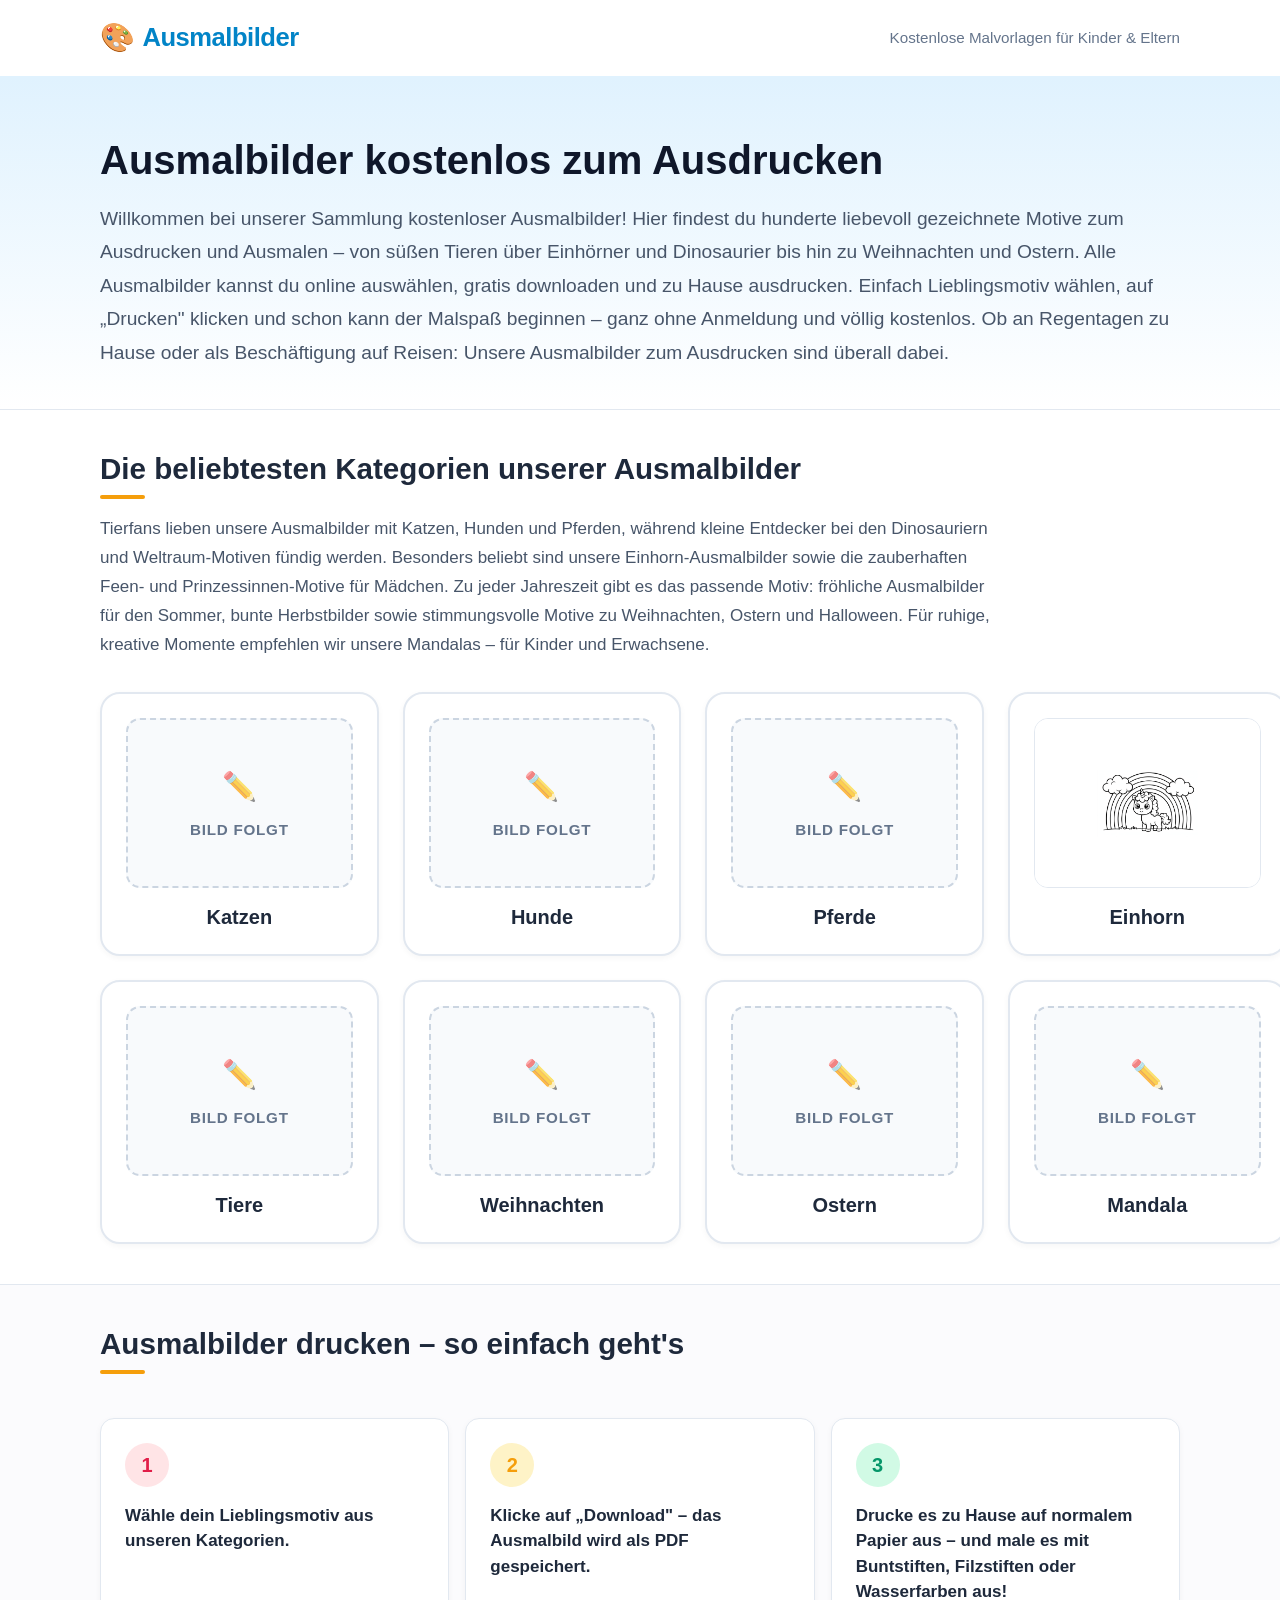
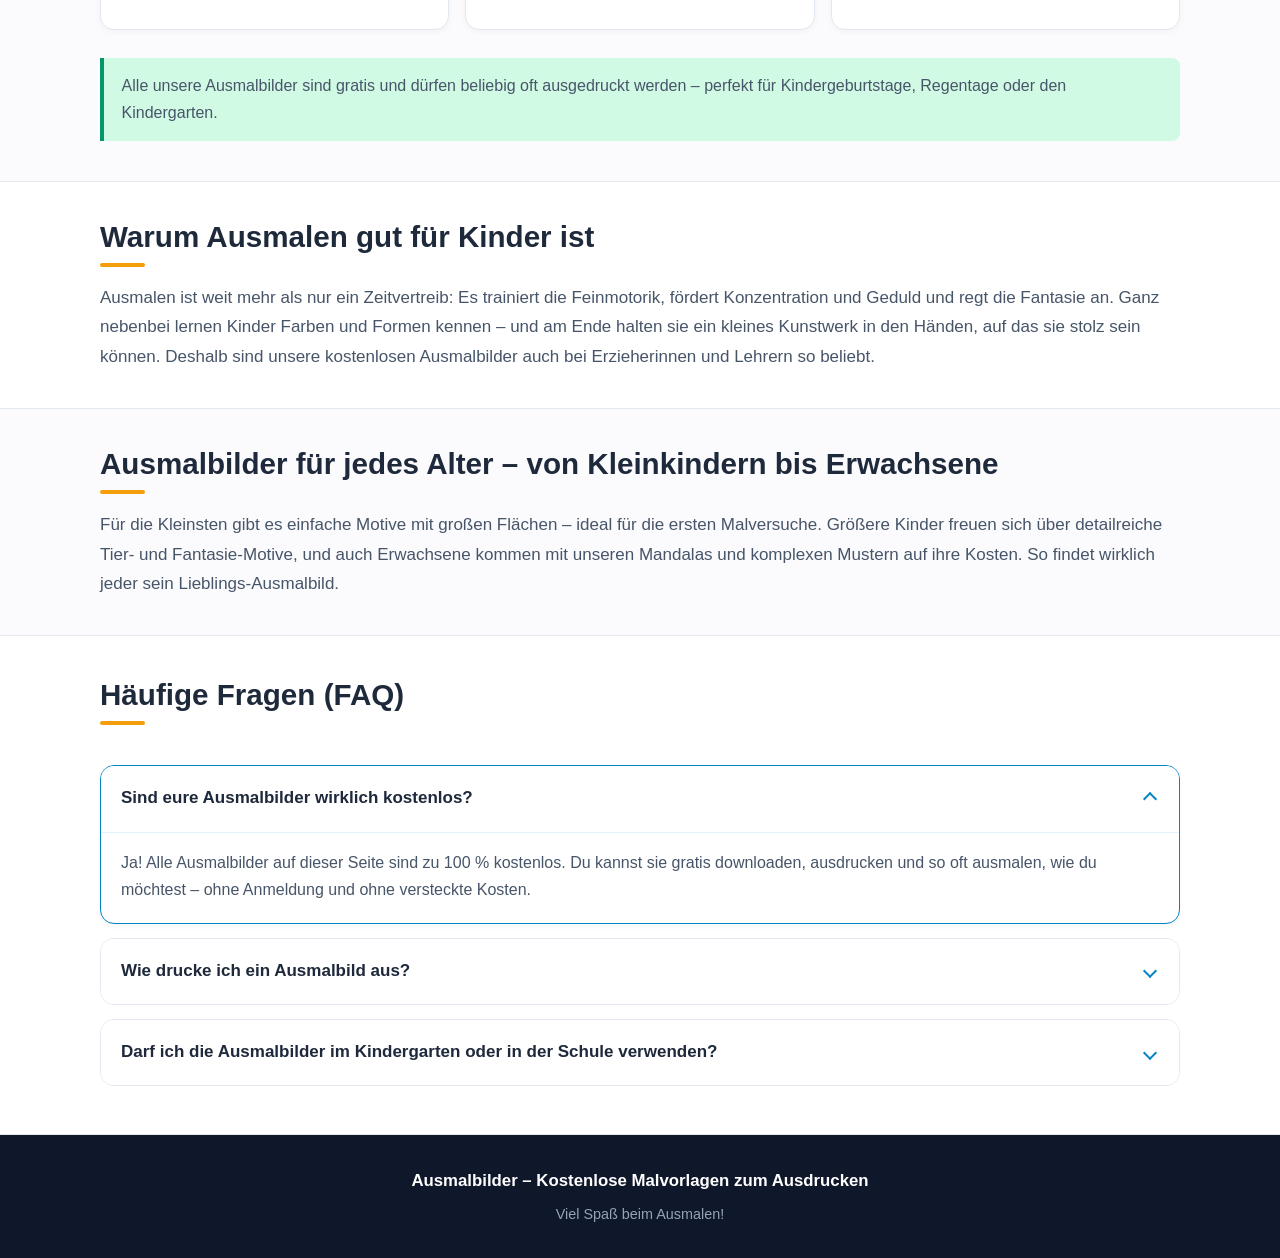
==== index.html @ 1892560b "Add dinosaurier.html and update Dinosaurier card on index.html" ====
<!DOCTYPE html>
<html lang="de">
<head>
  <meta charset="UTF-8">
  <meta name="viewport" content="width=device-width, initial-scale=1.0">
  <title>Ausmalbilder kostenlos zum Ausdrucken – 100+ Motive für Kinder</title>
  <meta name="description" content="Hunderte kostenlose Ausmalbilder zum Ausdrucken und Downloaden: Tiere, Einhörner, Dinosaurier, Weihnachten u.v.m. Einfach gratis herunterladen und losmalen!">
  <link rel="stylesheet" href="style.css">
</head>
<body>

  <!-- Seiten-Kopfbereich / Header -->
  <header class="site-header">
    <div class="container header-container">
      <div class="logo">
        <span class="logo-icon" aria-hidden="true">🎨</span>
        <span class="logo-text">Ausmalbilder</span>
      </div>
      <p class="header-tagline">Kostenlose Malvorlagen für Kinder &amp; Eltern</p>
    </div>
  </header>

  <main>
    <!-- Intro / Hero Bereich -->
    <section class="hero-section">
      <div class="container">
        <h1>Ausmalbilder kostenlos zum Ausdrucken</h1>
        <p class="intro-text">
          Willkommen bei unserer Sammlung kostenloser Ausmalbilder! Hier findest du hunderte liebevoll gezeichnete Motive zum Ausdrucken und Ausmalen – von süßen Tieren über Einhörner und Dinosaurier bis hin zu Weihnachten und Ostern. Alle Ausmalbilder kannst du online auswählen, gratis downloaden und zu Hause ausdrucken. Einfach Lieblingsmotiv wählen, auf „Drucken" klicken und schon kann der Malspaß beginnen – ganz ohne Anmeldung und völlig kostenlos. Ob an Regentagen zu Hause oder als Beschäftigung auf Reisen: Unsere Ausmalbilder zum Ausdrucken sind überall dabei.
        </p>
      </div>
    </section>

    <!-- Kategorien Bereich -->
    <section class="categories-section" id="kategorien">
      <div class="container">
        <h2>Die beliebtesten Kategorien unserer Ausmalbilder</h2>
        <p class="section-intro">
          Tierfans lieben unsere Ausmalbilder mit Katzen, Hunden und Pferden, während kleine Entdecker bei den Dinosauriern und Weltraum-Motiven fündig werden. Besonders beliebt sind unsere Einhorn-Ausmalbilder sowie die zauberhaften Feen- und Prinzessinnen-Motive für Mädchen. Zu jeder Jahreszeit gibt es das passende Motiv: fröhliche Ausmalbilder für den Sommer, bunte Herbstbilder sowie stimmungsvolle Motive zu Weihnachten, Ostern und Halloween. Für ruhige, kreative Momente empfehlen wir unsere Mandalas – für Kinder und Erwachsene.
        </p>

        <div class="category-grid">
          <!-- Kategorie 1: Katzen -->
          <a href="katzen.html" class="category-card">
            <div class="card-placeholder">
              <span class="placeholder-icon" aria-hidden="true">✏️</span>
              <span class="placeholder-text">Bild folgt</span>
            </div>
            <h3 class="category-title">Katzen</h3>
          </a>

          <!-- Kategorie 2: Hunde -->
          <a href="hunde.html" class="category-card">
            <div class="card-placeholder">
              <span class="placeholder-icon" aria-hidden="true">✏️</span>
              <span class="placeholder-text">Bild folgt</span>
            </div>
            <h3 class="category-title">Hunde</h3>
          </a>

          <!-- Kategorie 3: Pferde -->
          <a href="pferde.html" class="category-card">
            <div class="card-placeholder">
              <span class="placeholder-icon" aria-hidden="true">✏️</span>
              <span class="placeholder-text">Bild folgt</span>
            </div>
            <h3 class="category-title">Pferde</h3>
          </a>

          <!-- Kategorie 4: Einhorn -->
          <a href="einhorn.html" class="category-card">
            <div class="category-img-container">
              <img src="images/einhorn/einhorn-1.png" alt="Ausmalbilder Einhorn" class="category-img" loading="lazy">
            </div>
            <h3 class="category-title">Einhorn</h3>
          </a>

          <!-- Kategorie 5: Dinosaurier -->
          <a href="dinosaurier.html" class="category-card">
            <div class="category-img-container">
              <img src="images/dinosaurier/dinosaurier-1.png" alt="Ausmalbilder Dinosaurier" class="category-img" loading="lazy">
            </div>
            <h3 class="category-title">Dinosaurier</h3>
          </a>

          <!-- Kategorie 6: Tiere -->
          <div class="category-card">
            <div class="card-placeholder">
              <span class="placeholder-icon" aria-hidden="true">✏️</span>
              <span class="placeholder-text">Bild folgt</span>
            </div>
            <h3 class="category-title">Tiere</h3>
          </div>

          <!-- Kategorie 7: Weihnachten -->
          <a href="weihnachten.html" class="category-card">
            <div class="card-placeholder">
              <span class="placeholder-icon" aria-hidden="true">✏️</span>
              <span class="placeholder-text">Bild folgt</span>
            </div>
            <h3 class="category-title">Weihnachten</h3>
          </a>

          <!-- Kategorie 8: Ostern -->
          <div class="category-card">
            <div class="card-placeholder">
              <span class="placeholder-icon" aria-hidden="true">✏️</span>
              <span class="placeholder-text">Bild folgt</span>
            </div>
            <h3 class="category-title">Ostern</h3>
          </div>

          <!-- Kategorie 9: Mandala -->
          <div class="category-card">
            <div class="card-placeholder">
              <span class="placeholder-icon" aria-hidden="true">✏️</span>
              <span class="placeholder-text">Bild folgt</span>
            </div>
            <h3 class="category-title">Mandala</h3>
          </div>

          <!-- Kategorie 10: Für Erwachsene -->
          <div class="category-card">
            <div class="card-placeholder">
              <span class="placeholder-icon" aria-hidden="true">✏️</span>
              <span class="placeholder-text">Bild folgt</span>
            </div>
            <h3 class="category-title">Für Erwachsene</h3>
          </div>
        </div>
      </div>
    </section>

    <!-- Anleitung / Drucken Schritte -->
    <section class="steps-section">
      <div class="container">
        <h2>Ausmalbilder drucken – so einfach geht's</h2>
        
        <div class="steps-list">
          <div class="step-card">
            <div class="step-badge">1</div>
            <div class="step-content">
              <p>Wähle dein Lieblingsmotiv aus unseren Kategorien.</p>
            </div>
          </div>

          <div class="step-card">
            <div class="step-badge">2</div>
            <div class="step-content">
              <p>Klicke auf „Download" – das Ausmalbild wird als PDF gespeichert.</p>
            </div>
          </div>

          <div class="step-card">
            <div class="step-badge">3</div>
            <div class="step-content">
              <p>Drucke es zu Hause auf normalem Papier aus – und male es mit Buntstiften, Filzstiften oder Wasserfarben aus!</p>
            </div>
          </div>
        </div>

        <p class="steps-note">
          Alle unsere Ausmalbilder sind gratis und dürfen beliebig oft ausgedruckt werden – perfekt für Kindergeburtstage, Regentage oder den Kindergarten.
        </p>
      </div>
    </section>

    <!-- Vorteile für Kinder -->
    <section class="benefits-section">
      <div class="container">
        <h2>Warum Ausmalen gut für Kinder ist</h2>
        <p>
          Ausmalen ist weit mehr als nur ein Zeitvertreib: Es trainiert die Feinmotorik, fördert Konzentration und Geduld und regt die Fantasie an. Ganz nebenbei lernen Kinder Farben und Formen kennen – und am Ende halten sie ein kleines Kunstwerk in den Händen, auf das sie stolz sein können. Deshalb sind unsere kostenlosen Ausmalbilder auch bei Erzieherinnen und Lehrern so beliebt.
        </p>
      </div>
    </section>

    <!-- Altersgruppen -->
    <section class="age-groups-section">
      <div class="container">
        <h2>Ausmalbilder für jedes Alter – von Kleinkindern bis Erwachsene</h2>
        <p>
          Für die Kleinsten gibt es einfache Motive mit großen Flächen – ideal für die ersten Malversuche. Größere Kinder freuen sich über detailreiche Tier- und Fantasie-Motive, und auch Erwachsene kommen mit unseren Mandalas und komplexen Mustern auf ihre Kosten. So findet wirklich jeder sein Lieblings-Ausmalbild.
        </p>
      </div>
    </section>

    <!-- FAQ Bereich (Accordion) -->
    <section class="faq-section">
      <div class="container">
        <h2>Häufige Fragen (FAQ)</h2>

        <div class="faq-accordion">
          <details class="faq-item" open>
            <summary class="faq-question">
              <span>Sind eure Ausmalbilder wirklich kostenlos?</span>
              <span class="faq-chevron" aria-hidden="true"></span>
            </summary>
            <div class="faq-answer">
              <p>Ja! Alle Ausmalbilder auf dieser Seite sind zu 100 % kostenlos. Du kannst sie gratis downloaden, ausdrucken und so oft ausmalen, wie du möchtest – ohne Anmeldung und ohne versteckte Kosten.</p>
            </div>
          </details>

          <details class="faq-item">
            <summary class="faq-question">
              <span>Wie drucke ich ein Ausmalbild aus?</span>
              <span class="faq-chevron" aria-hidden="true"></span>
            </summary>
            <div class="faq-answer">
              <p>Ganz einfach: Motiv anklicken, die PDF-Datei herunterladen und auf normalem Druckerpapier (ideal ist DIN A4) ausdrucken. Schon kann der Malspaß beginnen!</p>
            </div>
          </details>

          <details class="faq-item">
            <summary class="faq-question">
              <span>Darf ich die Ausmalbilder im Kindergarten oder in der Schule verwenden?</span>
              <span class="faq-chevron" aria-hidden="true"></span>
            </summary>
            <div class="faq-answer">
              <p>Aber gerne! Unsere kostenlosen Ausmalbilder dürfen nicht nur zu Hause, sondern auch in Kindergärten, Schulen und anderen Bildungseinrichtungen verwendet werden.</p>
            </div>
          </details>
        </div>
      </div>
    </section>
  </main>

  <!-- Einfacher, freundlicher Footer -->
  <footer class="site-footer">
    <div class="container">
      <p class="footer-title">Ausmalbilder – Kostenlose Malvorlagen zum Ausdrucken</p>
      <p class="footer-copy">Viel Spaß beim Ausmalen!</p>
    </div>
  </footer>

</body>
</html>
---- style.css ----
/* ==========================================================================
   Ausmalbilder - Stylesheet
   Design: Hell, sauber, kinder- und elternfreundlich
   Mobile-First Ansatz
   ========================================================================== */

/* --- Farbvariablen & Basis-Design-Tokens --- */
:root {
  --bg-primary: #ffffff;
  --bg-soft: #fbfbfd;
  --bg-card: #ffffff;
  --bg-placeholder: #f8fafc;

  --text-main: #1e293b;
  --text-muted: #475569;
  --text-light: #64748b;

  /* Sanfte, fröhliche Akzentfarben */
  --accent-yellow: #f59e0b;
  --accent-yellow-light: #fef3c7;
  --accent-blue: #0284c7;
  --accent-blue-light: #e0f2fe;
  --accent-coral: #e11d48;
  --accent-coral-light: #ffe4e6;
  --accent-green: #059669;
  --accent-green-light: #d1fae5;
  --accent-purple: #7c3aed;
  --accent-purple-light: #ede9fe;

  --border-light: #e2e8f0;
  --border-dashed: #cbd5e1;

  --shadow-sm: 0 2px 6px rgba(0, 0, 0, 0.04);
  --shadow-md: 0 4px 16px rgba(0, 0, 0, 0.06);
  --shadow-hover: 0 8px 24px rgba(0, 0, 0, 0.1);

  --radius-sm: 8px;
  --radius-md: 14px;
  --radius-lg: 20px;
  --radius-full: 9999px;

  --font-family: -apple-system, BlinkMacSystemFont, "Segoe UI", Roboto, "Helvetica Neue", Arial, sans-serif;
}

/* --- Reset & Globale Stile --- */
*, *::before, *::after {
  box-sizing: border-box;
  margin: 0;
  padding: 0;
}

html {
  font-size: 16px;
  scroll-behavior: smooth;
}

body {
  font-family: var(--font-family);
  background-color: var(--bg-primary);
  color: var(--text-main);
  line-height: 1.7;
  font-size: 1.0625rem; /* 17px für hervorragende Lesbarkeit */
  -webkit-font-smoothing: antialiased;
}

/* --- Hilfsklassen & Container --- */
.container {
  width: 100%;
  max-width: 1120px;
  margin-left: auto;
  margin-right: auto;
  padding-left: 1.25rem;
  padding-right: 1.25rem;
}

/* --- Typografie --- */
h1, h2, h3 {
  color: var(--text-main);
  font-weight: 700;
  line-height: 1.3;
}

h1 {
  font-size: 1.85rem;
  margin-bottom: 1rem;
  color: #0f172a;
}

h2 {
  font-size: 1.5rem;
  margin-bottom: 1rem;
  position: relative;
  display: inline-block;
}

/* Spielerischer, sanfter Strich unter den H2 Überschriften */
h2::after {
  content: "";
  display: block;
  width: 45px;
  height: 4px;
  background-color: var(--accent-yellow);
  border-radius: var(--radius-full);
  margin-top: 0.4rem;
}

p {
  margin-bottom: 1rem;
}

p:last-child {
  margin-bottom: 0;
}

/* --- Header / Kopfbereich --- */
.site-header {
  background-color: #ffffff;
  border-bottom: 2px solid var(--accent-blue-light);
  padding: 1rem 0;
}

.header-container {
  display: flex;
  flex-direction: column;
  align-items: center;
  text-align: center;
  gap: 0.35rem;
}

.logo {
  display: inline-flex;
  align-items: center;
  gap: 0.5rem;
  font-size: 1.6rem;
  font-weight: 800;
  color: var(--accent-blue);
  letter-spacing: -0.5px;
}

.logo-icon {
  font-size: 1.75rem;
  line-height: 1;
}

.header-tagline {
  font-size: 0.95rem;
  color: var(--text-light);
  font-weight: 500;
  margin: 0;
}

/* --- Hero / Intro Bereich --- */
.hero-section {
  padding: 2.25rem 0 1.5rem 0;
  background: linear-gradient(180deg, var(--accent-blue-light) 0%, #ffffff 100%);
  border-bottom: 1px solid var(--border-light);
}

.hero-section h1 {
  color: #0f172a;
}

.intro-text {
  font-size: 1.125rem;
  line-height: 1.75;
  color: var(--text-muted);
}

/* --- Kategorien Bereich --- */
.categories-section {
  padding: 2.5rem 0;
  background-color: var(--bg-primary);
}

.section-intro {
  color: var(--text-muted);
  font-size: 1.0625rem;
  margin-bottom: 2rem;
  max-width: 900px;
}

/* Kategorie Grid: Mobile 1 Spalte */
.category-grid {
  display: grid;
  grid-template-columns: 1fr;
  gap: 1.25rem;
}

/* Große Kategorie-Karten */
.category-card {
  background-color: var(--bg-card);
  border: 2px solid var(--border-light);
  border-radius: var(--radius-lg);
  padding: 1.25rem;
  display: flex;
  flex-direction: column;
  gap: 1rem;
  box-shadow: var(--shadow-sm);
  text-decoration: none;
  color: inherit;
  cursor: pointer;
  transition: transform 0.2s ease, box-shadow 0.2s ease, border-color 0.2s ease;
}

.category-card:hover {
  transform: translateY(-3px);
  box-shadow: var(--shadow-md);
  border-color: var(--accent-blue);
}

/* Platzhalter-Box ("Bild folgt") */
.card-placeholder {
  width: 100%;
  aspect-ratio: 4 / 3;
  min-height: 150px;
  background-color: var(--bg-placeholder);
  border: 2px dashed var(--border-dashed);
  border-radius: var(--radius-md);
  display: flex;
  flex-direction: column;
  align-items: center;
  justify-content: center;
  gap: 0.4rem;
  user-select: none;
}

.placeholder-icon {
  font-size: 1.75rem;
  opacity: 0.7;
}

.placeholder-text {
  font-size: 0.95rem;
  font-weight: 600;
  color: var(--text-light);
  text-transform: uppercase;
  letter-spacing: 0.05em;
}

/* Bild-Box für Kategorie-Karten mit echtem Bild */
.category-img-container {
  width: 100%;
  aspect-ratio: 4 / 3;
  min-height: 150px;
  background-color: #ffffff;
  border: 1px solid var(--border-light);
  border-radius: var(--radius-md);
  overflow: hidden;
  display: flex;
  align-items: center;
  justify-content: center;
}

.category-img {
  width: 100%;
  height: 100%;
  object-fit: contain;
  display: block;
  padding: 0.5rem;
  background-color: #ffffff;
}

.category-title {
  font-size: 1.25rem;
  font-weight: 700;
  color: var(--text-main);
  text-align: center;
  margin: 0;
}

/* --- Drucken Schritte Bereich --- */
.steps-section {
  padding: 2.5rem 0;
  background-color: var(--bg-soft);
  border-top: 1px solid var(--border-light);
  border-bottom: 1px solid var(--border-light);
}

.steps-list {
  display: flex;
  flex-direction: column;
  gap: 1rem;
  margin: 1.75rem 0;
}

.step-card {
  background-color: #ffffff;
  border-radius: var(--radius-md);
  padding: 1.25rem;
  border: 1px solid var(--border-light);
  box-shadow: var(--shadow-sm);
  display: flex;
  align-items: flex-start;
  gap: 1rem;
}

.step-badge {
  flex-shrink: 0;
  width: 2.5rem;
  height: 2.5rem;
  border-radius: var(--radius-full);
  display: flex;
  align-items: center;
  justify-content: center;
  font-weight: 800;
  font-size: 1.15rem;
}

/* Fröhliche Farben für die 3 Schritte */
.step-card:nth-child(1) .step-badge {
  background-color: var(--accent-coral-light);
  color: var(--accent-coral);
}

.step-card:nth-child(2) .step-badge {
  background-color: var(--accent-yellow-light);
  color: var(--accent-yellow);
}

.step-card:nth-child(3) .step-badge {
  background-color: var(--accent-green-light);
  color: var(--accent-green);
}

.step-content p {
  margin: 0;
  font-weight: 600;
  color: var(--text-main);
  line-height: 1.5;
}

.steps-note {
  font-size: 1rem;
  color: var(--text-muted);
  background-color: var(--accent-green-light);
  border-left: 4px solid var(--accent-green);
  padding: 0.9rem 1.1rem;
  border-radius: 0 var(--radius-sm) var(--radius-sm) 0;
  margin-top: 1.5rem;
}

/* --- Vorteile & Altersgruppen Bereiche --- */
.benefits-section,
.age-groups-section {
  padding: 2.25rem 0;
  border-bottom: 1px solid var(--border-light);
}

.benefits-section {
  background-color: #ffffff;
}

.age-groups-section {
  background-color: var(--bg-soft);
}

.benefits-section p,
.age-groups-section p {
  color: var(--text-muted);
  font-size: 1.0625rem;
  line-height: 1.75;
}

/* --- FAQ Bereich (Accordion) --- */
.faq-section {
  padding: 2.5rem 0 3rem 0;
  background-color: #ffffff;
}

.faq-accordion {
  display: flex;
  flex-direction: column;
  gap: 0.85rem;
  margin-top: 1.5rem;
}

.faq-item {
  border: 1px solid var(--border-light);
  border-radius: var(--radius-md);
  background-color: #ffffff;
  overflow: hidden;
  transition: border-color 0.2s ease, box-shadow 0.2s ease;
}

.faq-item[open] {
  border-color: var(--accent-blue);
  box-shadow: var(--shadow-sm);
}

.faq-question {
  padding: 1.15rem 1.25rem;
  font-weight: 700;
  font-size: 1.0625rem;
  color: var(--text-main);
  cursor: pointer;
  display: flex;
  align-items: center;
  justify-content: space-between;
  gap: 1rem;
  list-style: none; /* Standard-Dreieck entfernen */
  user-select: none;
  background-color: #ffffff;
  transition: background-color 0.2s ease;
}

/* Webkit Default Triangle entfernen */
.faq-question::-webkit-details-marker {
  display: none;
}

.faq-question:hover {
  background-color: var(--bg-soft);
}

/* Chevron Icon für Accordion */
.faq-chevron {
  width: 10px;
  height: 10px;
  border-right: 2.5px solid var(--accent-blue);
  border-bottom: 2.5px solid var(--accent-blue);
  transform: rotate(45deg);
  transition: transform 0.25s ease;
  flex-shrink: 0;
  margin-right: 0.25rem;
}

.faq-item[open] .faq-chevron {
  transform: rotate(-135deg);
}

.faq-answer {
  padding: 0 1.25rem 1.25rem 1.25rem;
  color: var(--text-muted);
  font-size: 1rem;
  line-height: 1.7;
  border-top: 1px solid var(--accent-blue-light);
  padding-top: 1rem;
}

.faq-answer p {
  margin: 0;
}

/* --- Footer --- */
.site-footer {
  background-color: #0f172a;
  color: #f1f5f9;
  padding: 2rem 0;
  text-align: center;
  border-top: 1px solid var(--border-light);
}

.footer-title {
  font-size: 1.05rem;
  font-weight: 700;
  margin-bottom: 0.35rem;
  color: #ffffff;
}

.footer-copy {
  font-size: 0.9rem;
  color: #94a3b8;
  margin: 0;
}

/* ==========================================================================
   Galerie Bereich (Unterseiten wie Weihnachten)
   ========================================================================== */
.gallery-section {
  padding: 2.5rem 0;
  background-color: var(--bg-primary);
}

.gallery-grid {
  display: grid;
  grid-template-columns: 1fr;
  gap: 1.5rem;
}

.gallery-card {
  background-color: var(--bg-card);
  border: 2px solid var(--border-light);
  border-radius: var(--radius-lg);
  padding: 1.25rem;
  display: flex;
  flex-direction: column;
  gap: 1rem;
  box-shadow: var(--shadow-sm);
  transition: transform 0.2s ease, box-shadow 0.2s ease, border-color 0.2s ease;
}

.gallery-card:hover {
  transform: translateY(-3px);
  box-shadow: var(--shadow-md);
  border-color: var(--accent-coral);
}

.gallery-media-container {
  width: 100%;
  aspect-ratio: 3 / 4;
  background-color: #ffffff;
  border: 1px solid var(--border-light);
  border-radius: var(--radius-md);
  overflow: hidden;
  display: flex;
  align-items: center;
  justify-content: center;
  position: relative;
}

.gallery-img {
  width: 100%;
  height: 100%;
  object-fit: contain;
  display: block;
  padding: 0.5rem;
  background-color: #ffffff;
}

.gallery-media-container .card-placeholder {
  width: 100%;
  height: 100%;
  aspect-ratio: auto;
  border: none;
  border-radius: 0;
}

.gallery-card-body {
  display: flex;
  flex-direction: column;
  gap: 0.85rem;
  flex-grow: 1;
  justify-content: space-between;
}

.gallery-caption {
  font-size: 1.15rem;
  font-weight: 700;
  color: var(--text-main);
  text-align: center;
  margin: 0;
  line-height: 1.4;
}

/* Ausdrucken Button */
.btn-print {
  display: inline-flex;
  align-items: center;
  justify-content: center;
  gap: 0.5rem;
  width: 100%;
  padding: 0.8rem 1.25rem;
  font-size: 1.05rem;
  font-weight: 700;
  color: #ffffff;
  background-color: var(--accent-coral);
  border: none;
  border-radius: var(--radius-full);
  text-decoration: none;
  cursor: pointer;
  box-shadow: 0 2px 8px rgba(225, 29, 72, 0.25);
  transition: background-color 0.2s ease, transform 0.2s ease, box-shadow 0.2s ease;
}

.btn-print:hover {
  background-color: #be123c;
  transform: translateY(-1px);
  box-shadow: 0 4px 12px rgba(225, 29, 72, 0.35);
}

.btn-print:active {
  transform: translateY(0);
}

.btn-icon {
  font-size: 1.15rem;
  line-height: 1;
}

/* --- Zurück-Link Bereich --- */
.back-nav-section {
  padding: 2.5rem 0 3.5rem 0;
  background-color: var(--bg-soft);
  text-align: center;
  border-top: 1px solid var(--border-light);
}

.back-link {
  display: inline-flex;
  align-items: center;
  gap: 0.5rem;
  padding: 0.85rem 1.75rem;
  font-size: 1.05rem;
  font-weight: 700;
  color: var(--accent-blue);
  background-color: #ffffff;
  border: 2px solid var(--accent-blue-light);
  border-radius: var(--radius-full);
  text-decoration: none;
  box-shadow: var(--shadow-sm);
  transition: all 0.2s ease;
}

.back-link:hover {
  background-color: var(--accent-blue-light);
  border-color: var(--accent-blue);
  color: #0369a1;
  transform: translateX(-3px);
  box-shadow: var(--shadow-md);
}

/* ==========================================================================
   Responsive Breakpoints (Mobile-First)
   ========================================================================== */

/* Tablet (ab 600px) */
@media (min-width: 600px) {
  .header-container {
    flex-direction: row;
    justify-content: space-between;
    text-align: left;
  }

  h1 {
    font-size: 2.15rem;
  }

  h2 {
    font-size: 1.65rem;
  }

  .category-grid {
    grid-template-columns: repeat(2, 1fr);
    gap: 1.5rem;
  }

  .gallery-grid {
    grid-template-columns: repeat(2, 1fr);
    gap: 1.5rem;
  }

  .steps-list {
    flex-direction: row;
  }

  .step-card {
    flex: 1;
    flex-direction: column;
  }
}

/* Desktop (ab 900px) */
@media (min-width: 900px) {
  .hero-section {
    padding: 3.5rem 0 2.5rem 0;
  }

  h1 {
    font-size: 2.5rem;
  }

  h2 {
    font-size: 1.85rem;
  }

  .intro-text {
    font-size: 1.2rem;
  }

  /* 4 Spalten auf Desktop für große, ansprechende Karten */
  .category-grid {
    grid-template-columns: repeat(4, 1fr);
    gap: 1.5rem;
  }

  .gallery-grid {
    grid-template-columns: repeat(3, 1fr);
    gap: 1.75rem;
  }

  .category-card,
  .gallery-card {
    padding: 1.5rem;
  }

  .card-placeholder,
  .category-img-container {
    min-height: 170px;
  }

  .step-card {
    padding: 1.5rem;
  }

  .step-badge {
    width: 2.75rem;
    height: 2.75rem;
    font-size: 1.25rem;
  }
}

/* Große Desktop-Bildschirme (ab 1100px) */
@media (min-width: 1100px) {
  .category-grid {
    /* 5 Spalten für die 10 Kategorien (saubere 2 Zeilen à 5 Karten) */
    grid-template-columns: repeat(5, 1fr);
  }

  .gallery-grid {
    /* 4 Spalten für die 8 Weihnachtsbilder (saubere 2 Zeilen à 4 Karten) */
    grid-template-columns: repeat(4, 1fr);
  }
}
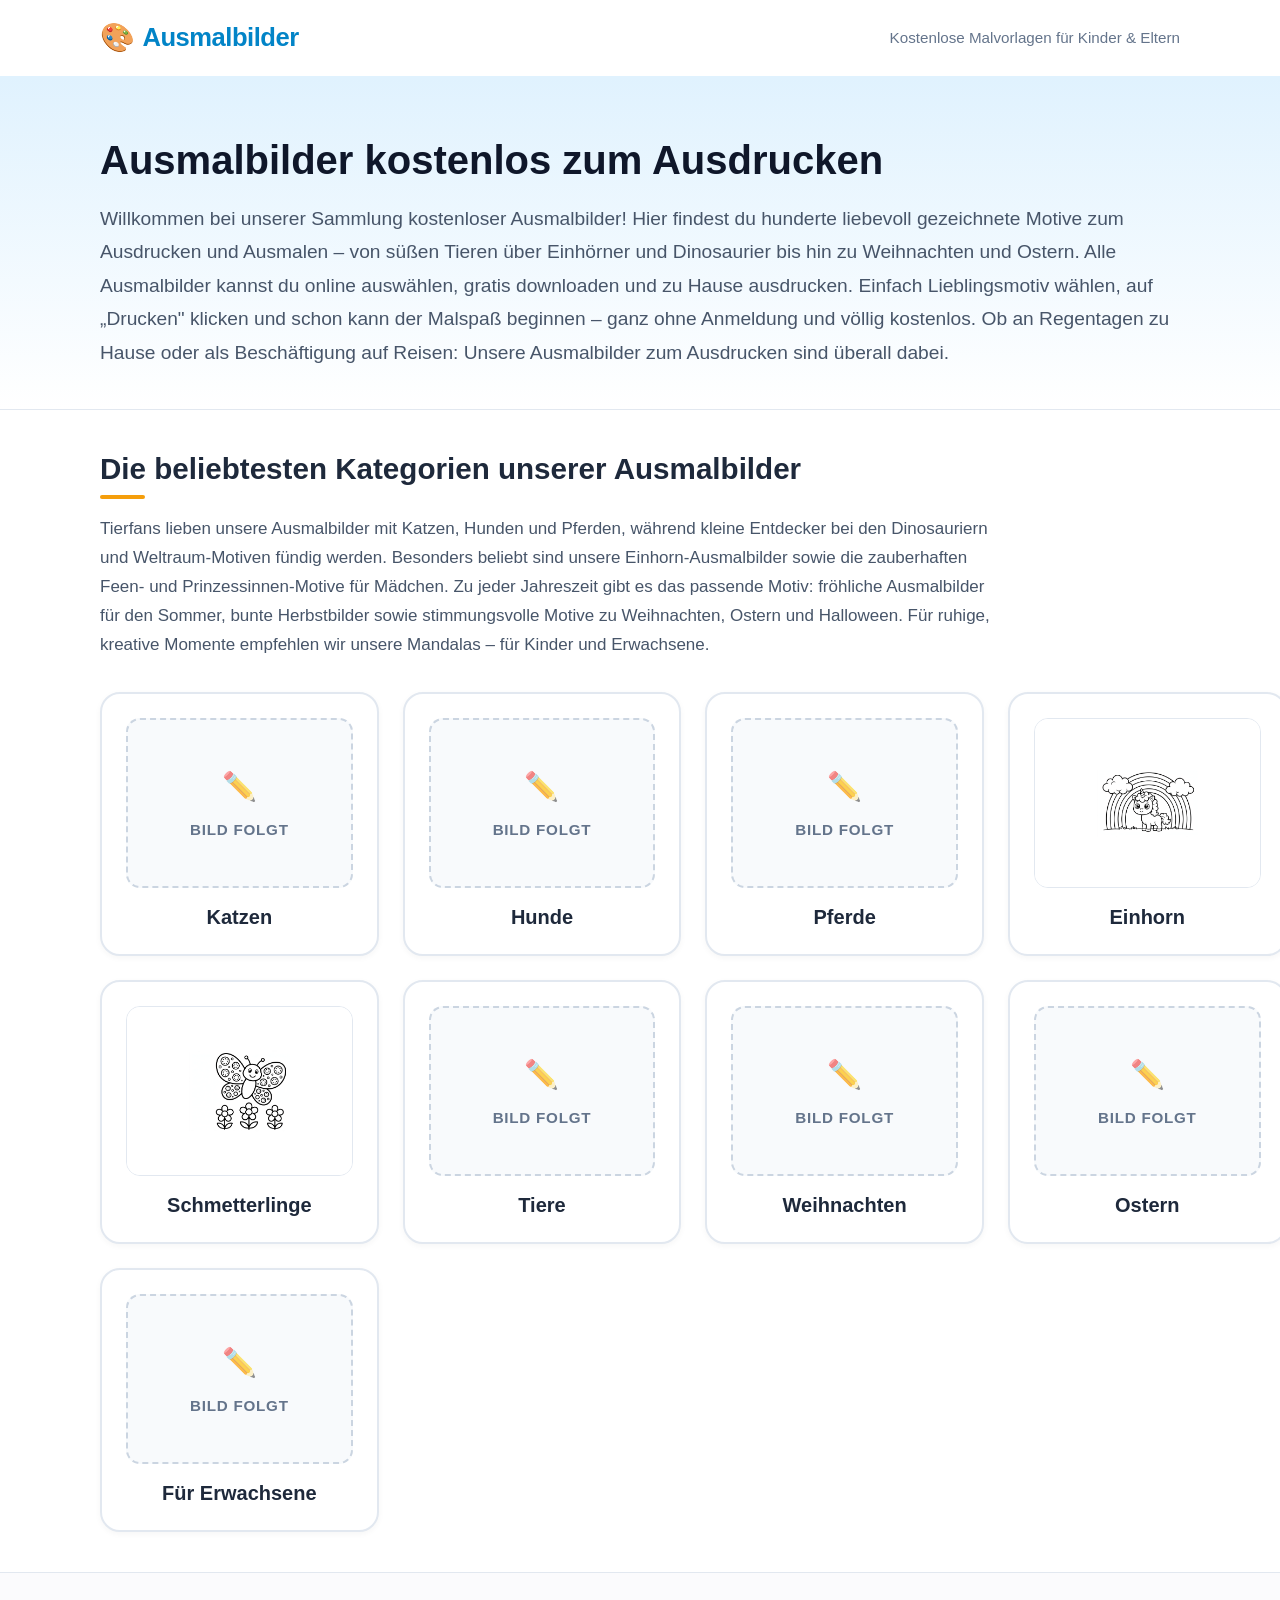
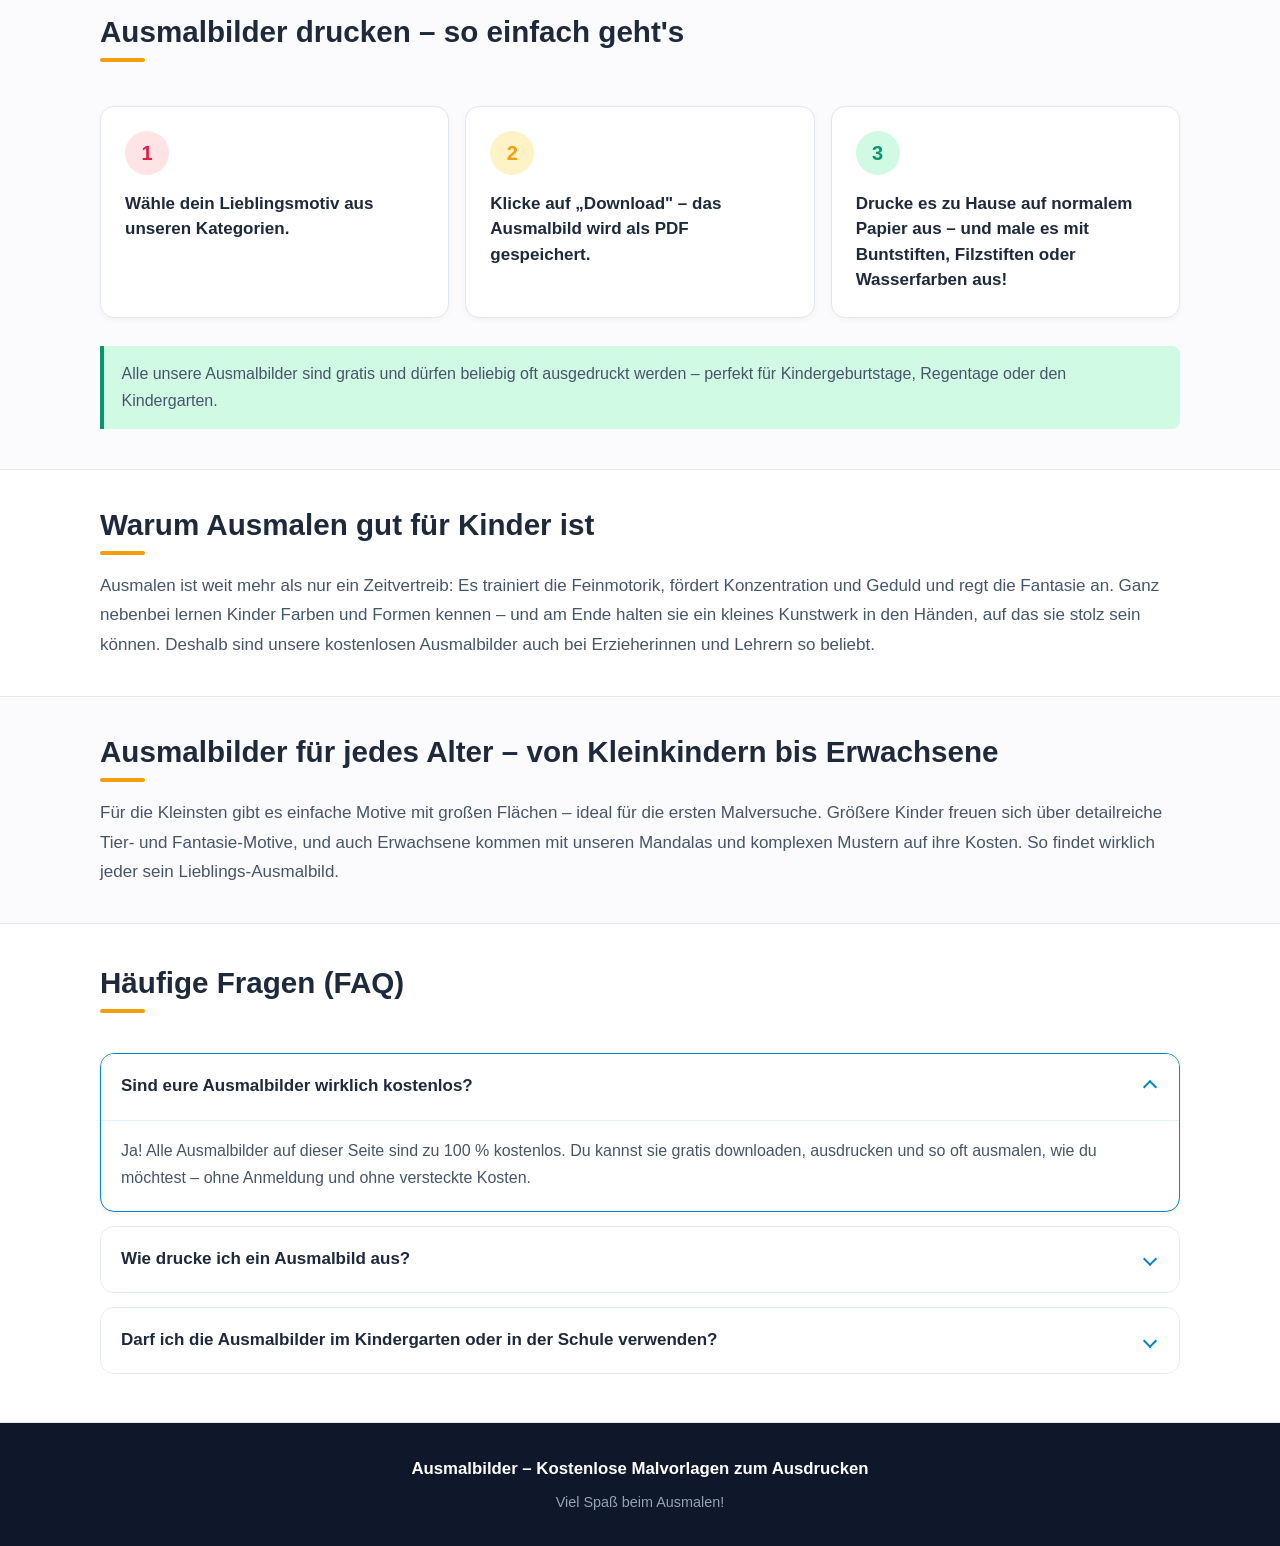
==== commit 1fba4462: "Add schmetterling.html and add Schmetterlinge card to index.html" ====
--- a/index.html
+++ b/index.html
@@ -83,6 +83,14 @@
             <h3 class="category-title">Dinosaurier</h3>
           </a>
 
+          <!-- Kategorie: Schmetterlinge -->
+          <a href="schmetterling.html" class="category-card">
+            <div class="category-img-container">
+              <img src="images/schmetterling/schmetterling-1.png" alt="Ausmalbilder Schmetterlinge" class="category-img" loading="lazy">
+            </div>
+            <h3 class="category-title">Schmetterlinge</h3>
+          </a>
+
           <!-- Kategorie 6: Tiere -->
           <div class="category-card">
             <div class="card-placeholder">
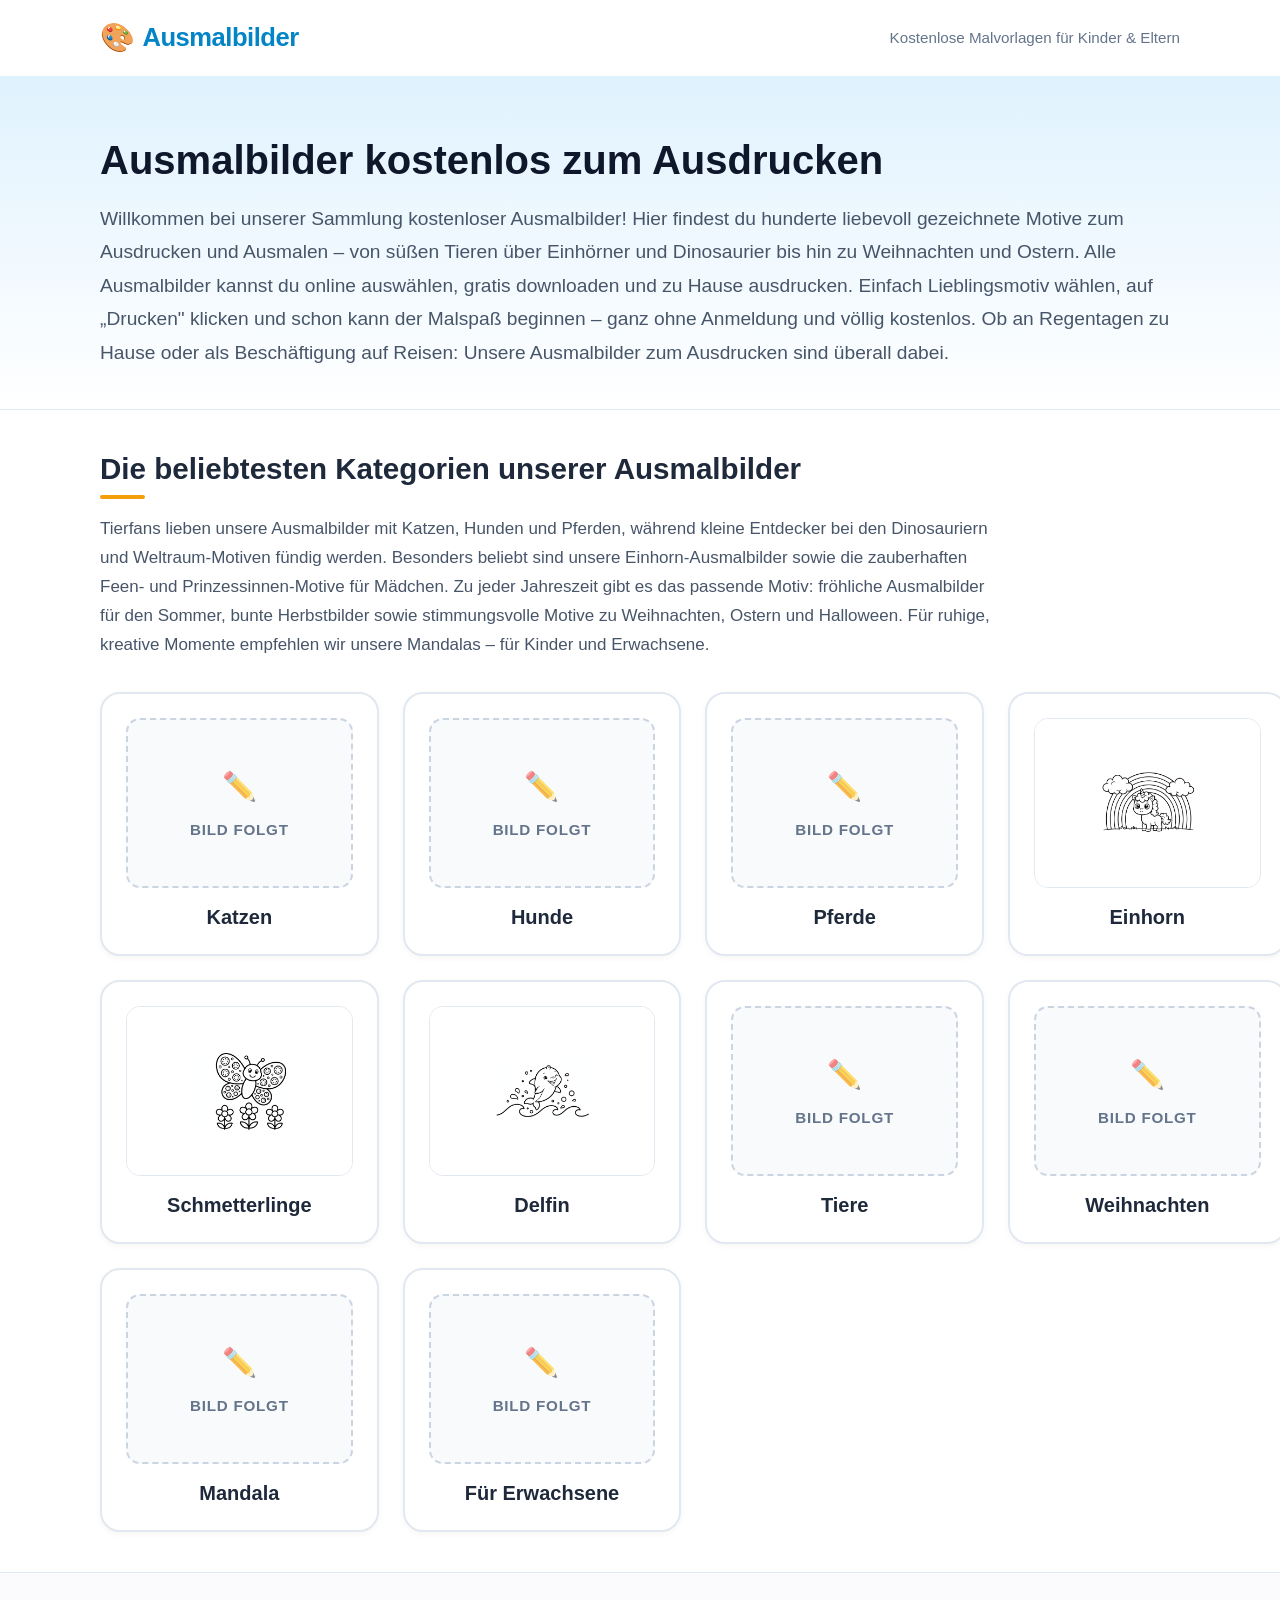
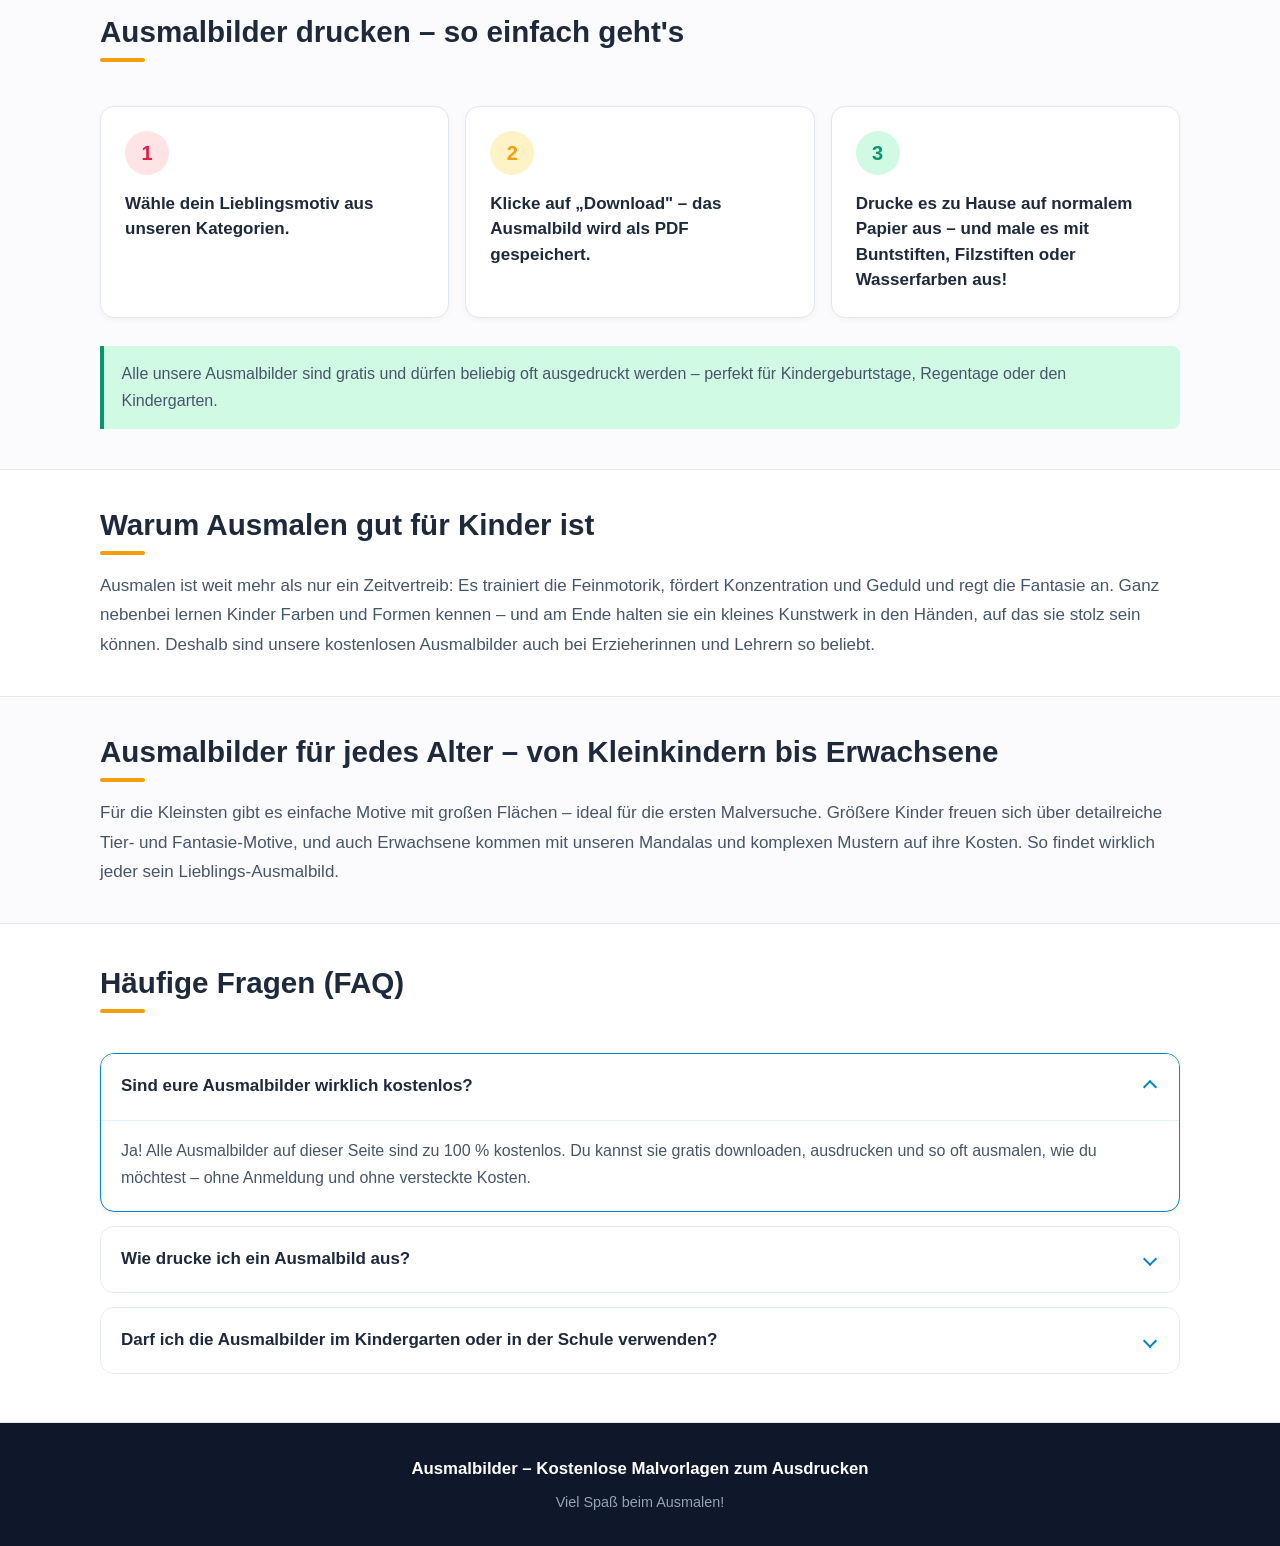
==== commit a9c7ff01: "Add delfin.html and add Delfin card to index.html" ====
--- a/index.html
+++ b/index.html
@@ -91,6 +91,14 @@
             <h3 class="category-title">Schmetterlinge</h3>
           </a>
 
+          <!-- Kategorie: Delfin -->
+          <a href="delfin.html" class="category-card">
+            <div class="category-img-container">
+              <img src="images/delfin/delfin-1.png" alt="Ausmalbilder Delfin" class="category-img" loading="lazy">
+            </div>
+            <h3 class="category-title">Delfin</h3>
+          </a>
+
           <!-- Kategorie 6: Tiere -->
           <div class="category-card">
             <div class="card-placeholder">
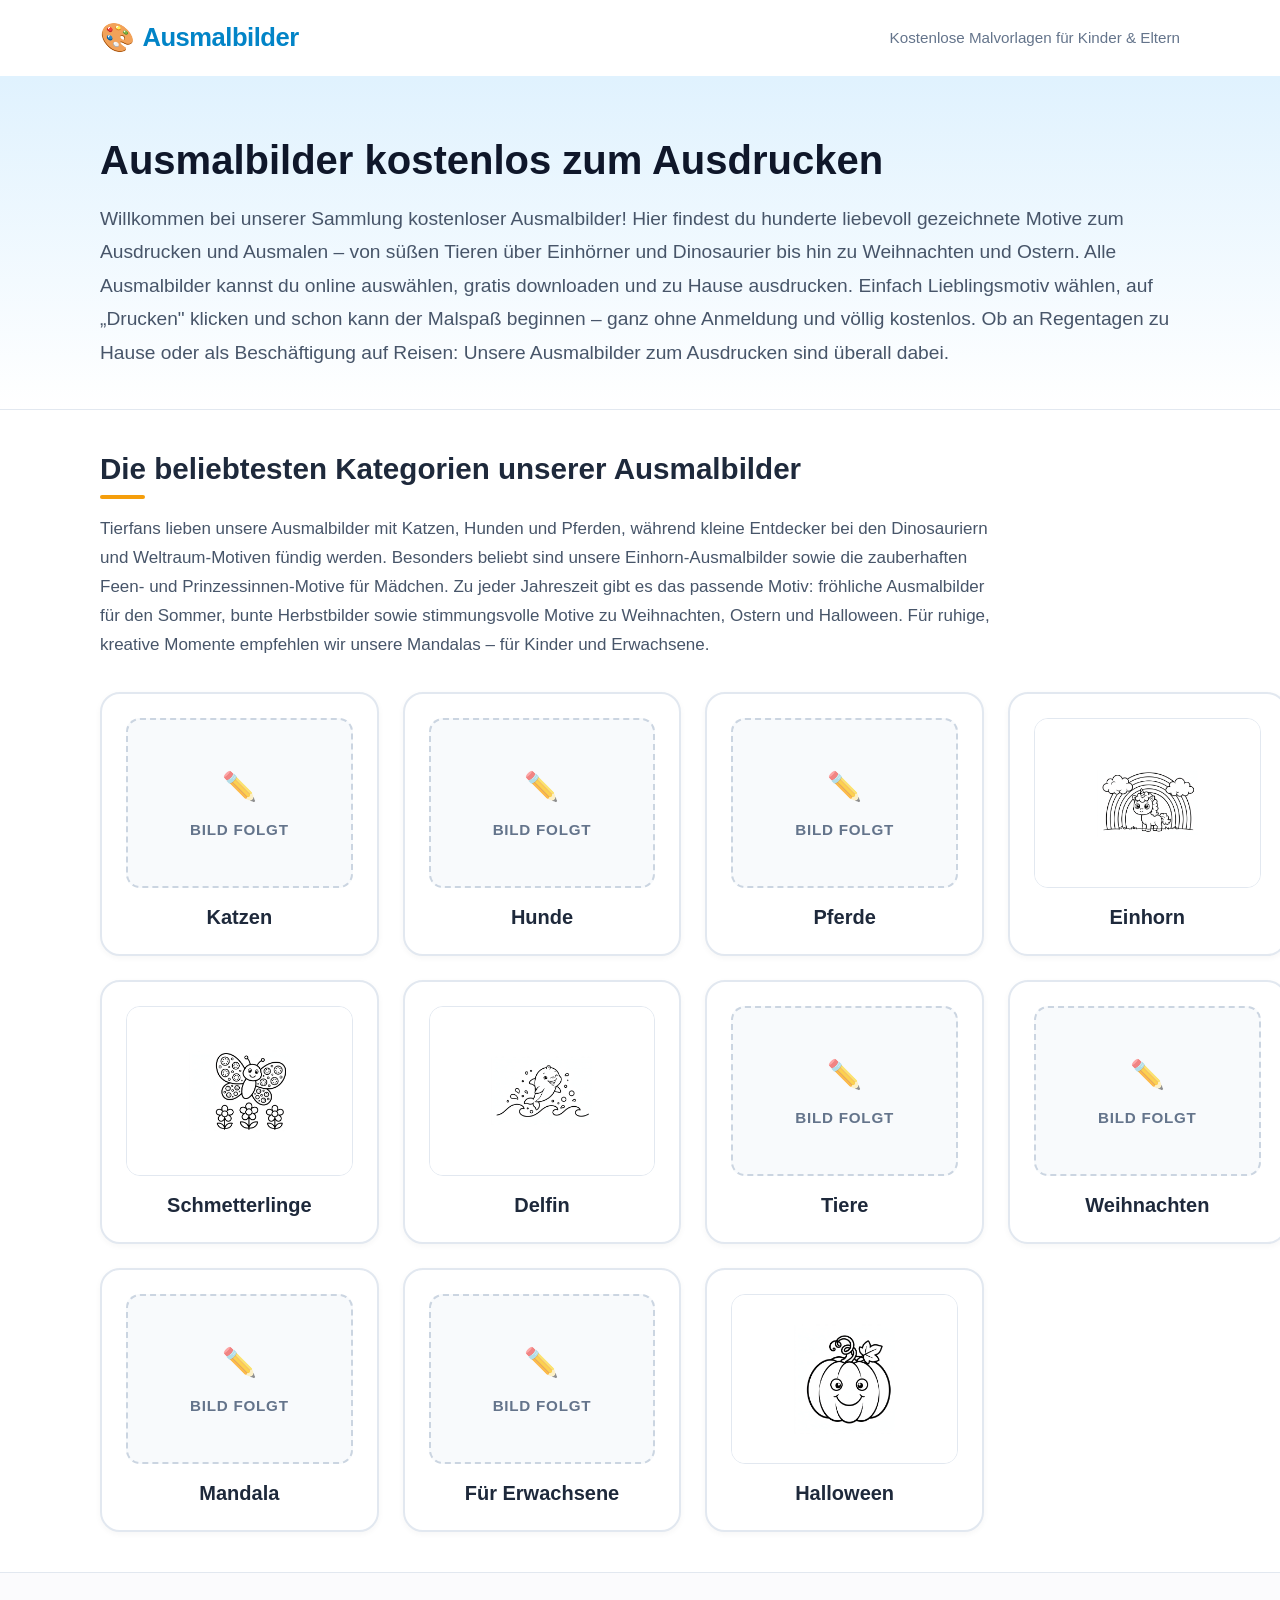
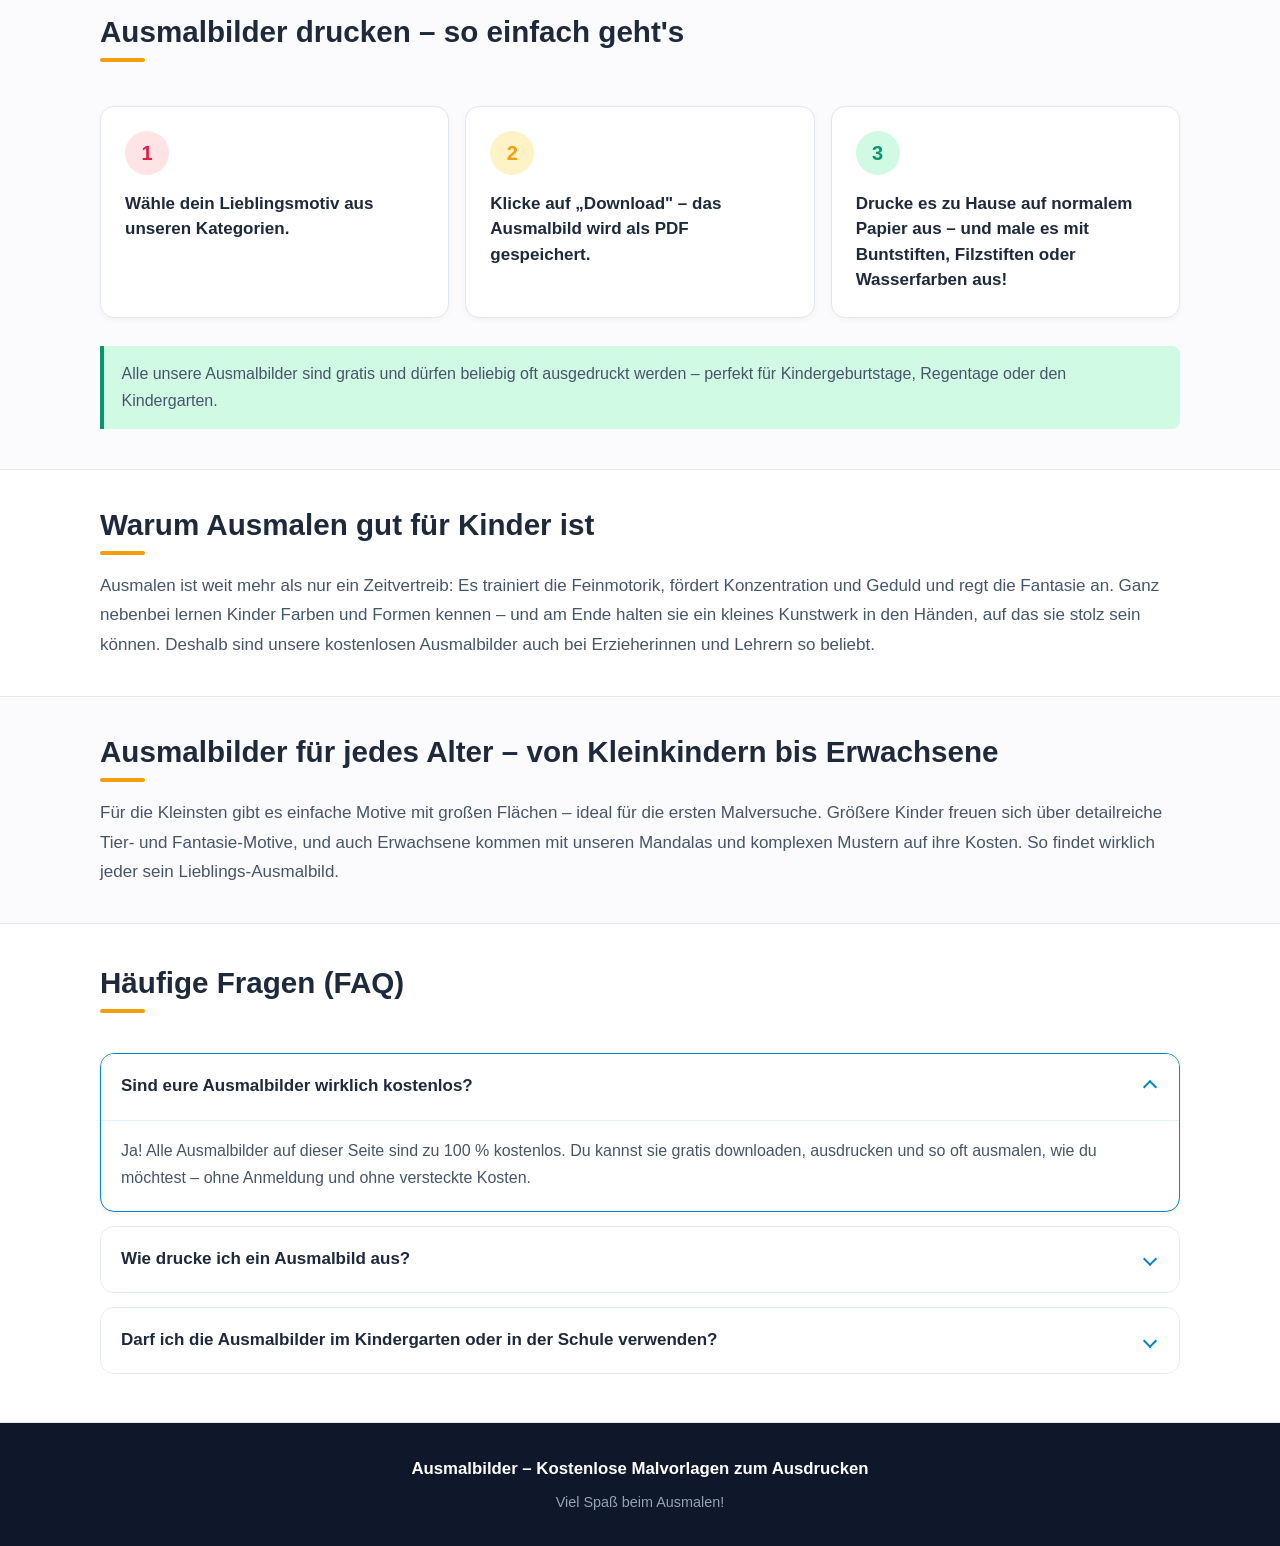
==== commit 275ccbac: "Add halloween.html and add Halloween card to index.html" ====
--- a/index.html
+++ b/index.html
@@ -118,13 +118,12 @@
           </a>
 
           <!-- Kategorie 8: Ostern -->
-          <div class="category-card">
-            <div class="card-placeholder">
-              <span class="placeholder-icon" aria-hidden="true">✏️</span>
-              <span class="placeholder-text">Bild folgt</span>
+          <a href="ostern.html" class="category-card">
+            <div class="category-img-container">
+              <img src="images/ostern/ostern-1.png" alt="Ausmalbilder Ostern" class="category-img" loading="lazy">
             </div>
             <h3 class="category-title">Ostern</h3>
-          </div>
+          </a>
 
           <!-- Kategorie 9: Mandala -->
           <div class="category-card">
@@ -143,6 +142,14 @@
             </div>
             <h3 class="category-title">Für Erwachsene</h3>
           </div>
+
+          <!-- Kategorie: Halloween -->
+          <a href="halloween.html" class="category-card">
+            <div class="category-img-container">
+              <img src="images/halloween/halloween-1.png" alt="Ausmalbilder Halloween" class="category-img" loading="lazy">
+            </div>
+            <h3 class="category-title">Halloween</h3>
+          </a>
         </div>
       </div>
     </section>
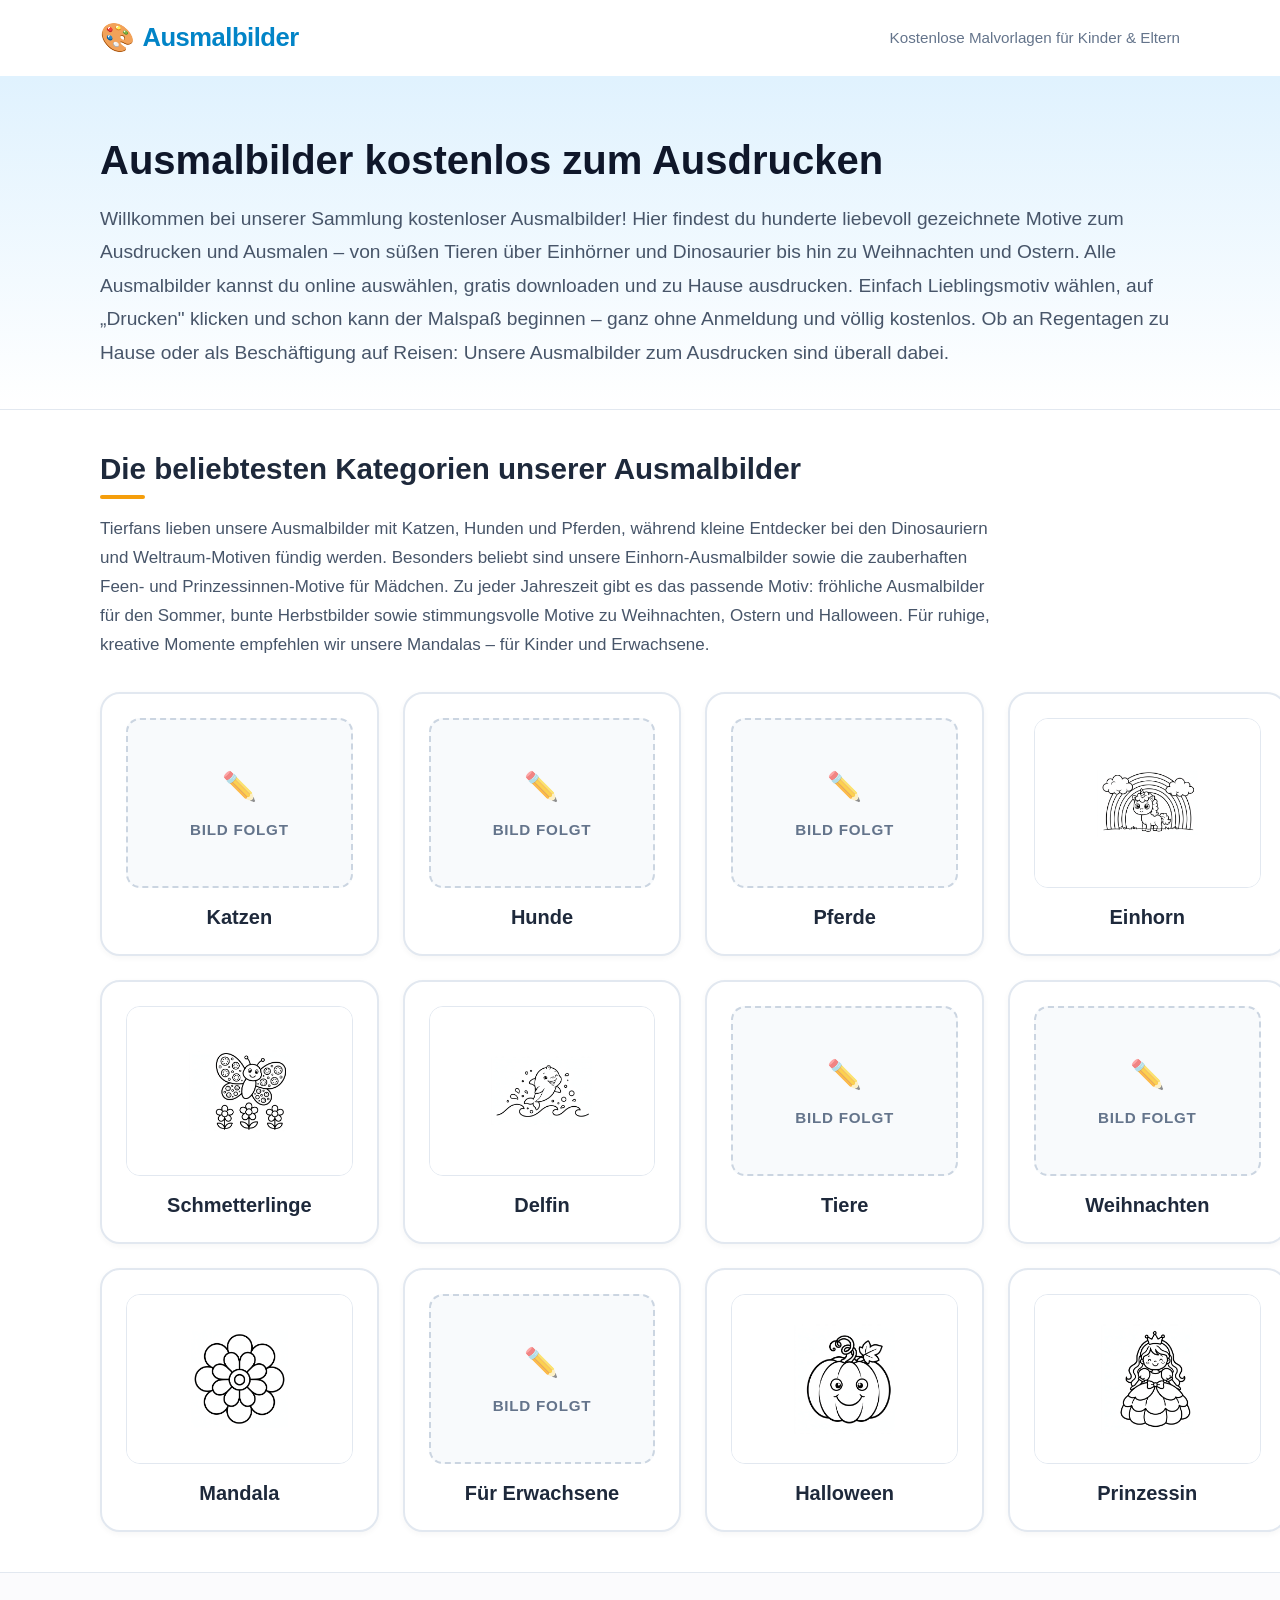
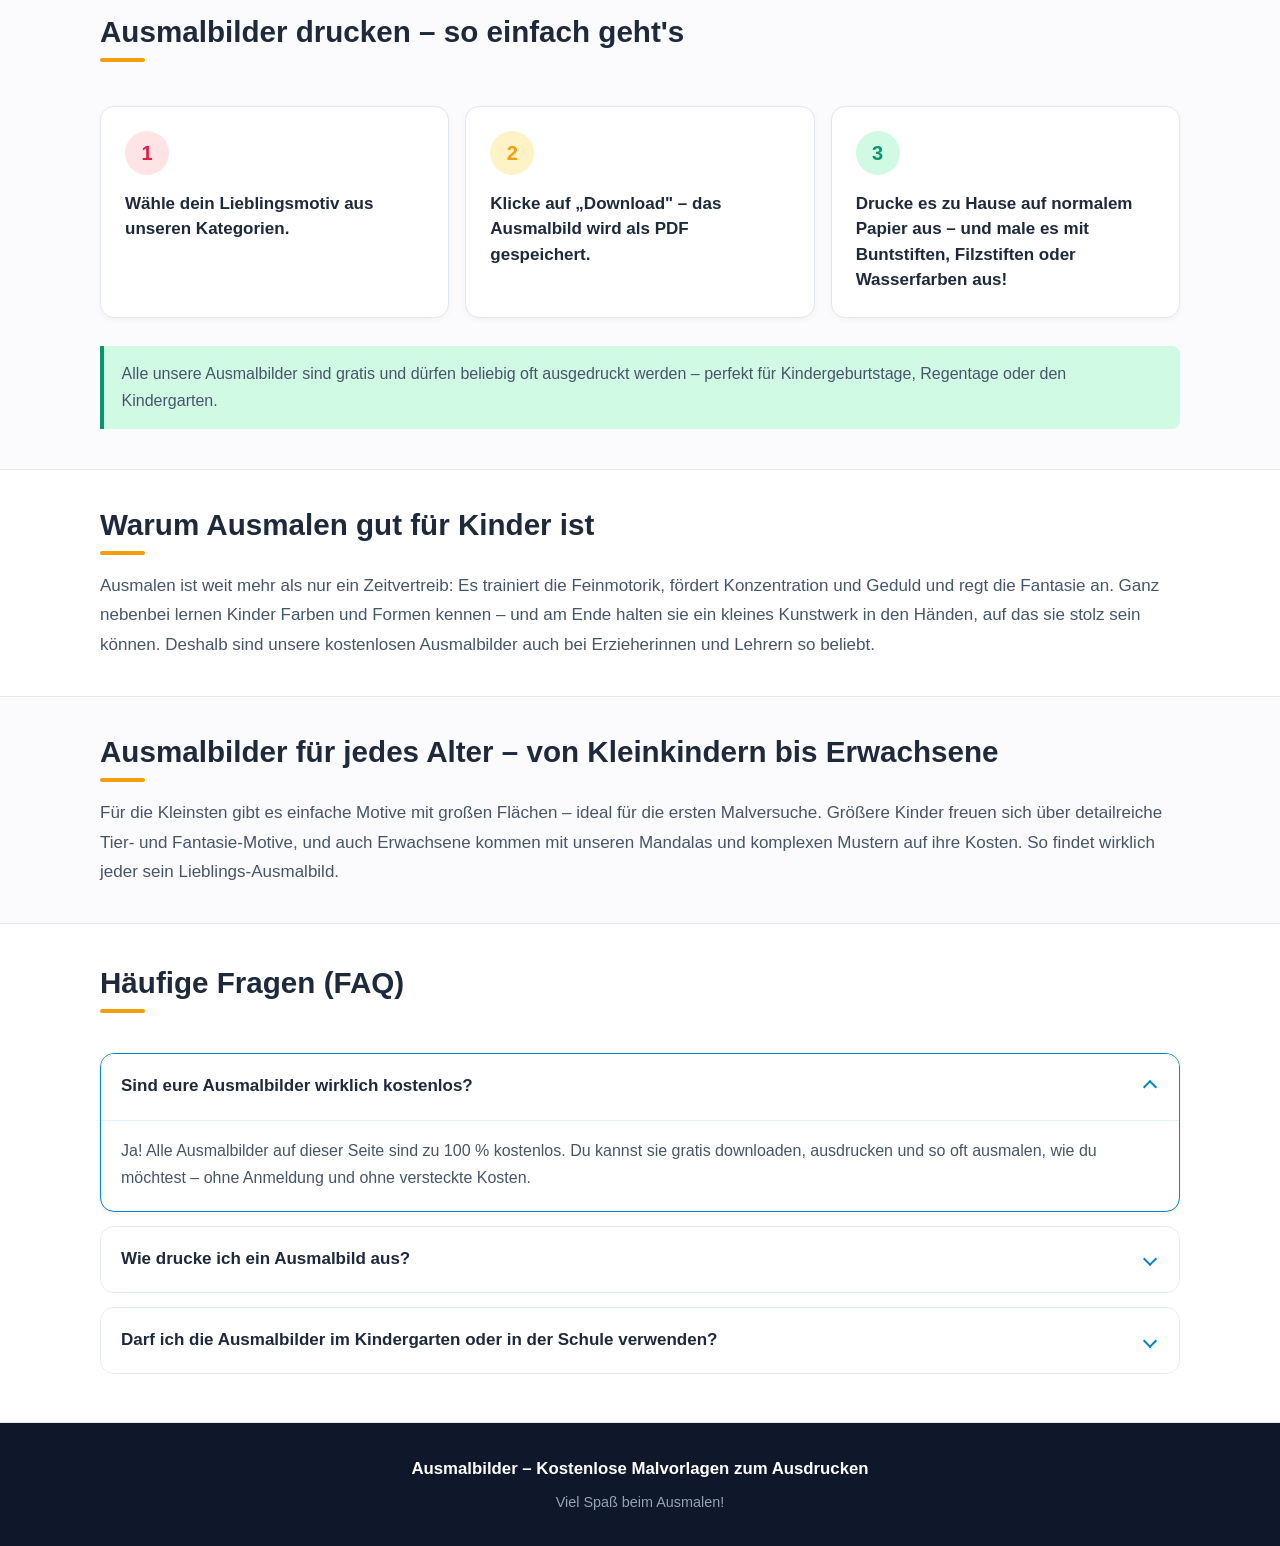
==== commit 0e19363e: "Add mandala.html, prinzessin.html, and update index.html" ====
--- a/index.html
+++ b/index.html
@@ -126,13 +126,12 @@
           </a>
 
           <!-- Kategorie 9: Mandala -->
-          <div class="category-card">
-            <div class="card-placeholder">
-              <span class="placeholder-icon" aria-hidden="true">✏️</span>
-              <span class="placeholder-text">Bild folgt</span>
+          <a href="mandala.html" class="category-card">
+            <div class="category-img-container">
+              <img src="images/mandala/mandala-1.png" alt="Ausmalbilder Mandala" class="category-img" loading="lazy">
             </div>
             <h3 class="category-title">Mandala</h3>
-          </div>
+          </a>
 
           <!-- Kategorie 10: Für Erwachsene -->
           <div class="category-card">
@@ -149,6 +148,14 @@
               <img src="images/halloween/halloween-1.png" alt="Ausmalbilder Halloween" class="category-img" loading="lazy">
             </div>
             <h3 class="category-title">Halloween</h3>
+          </a>
+
+          <!-- Kategorie: Prinzessin -->
+          <a href="prinzessin.html" class="category-card">
+            <div class="category-img-container">
+              <img src="images/prinzessin/prinzessin-1.png" alt="Ausmalbilder Prinzessin" class="category-img" loading="lazy">
+            </div>
+            <h3 class="category-title">Prinzessin</h3>
           </a>
         </div>
       </div>
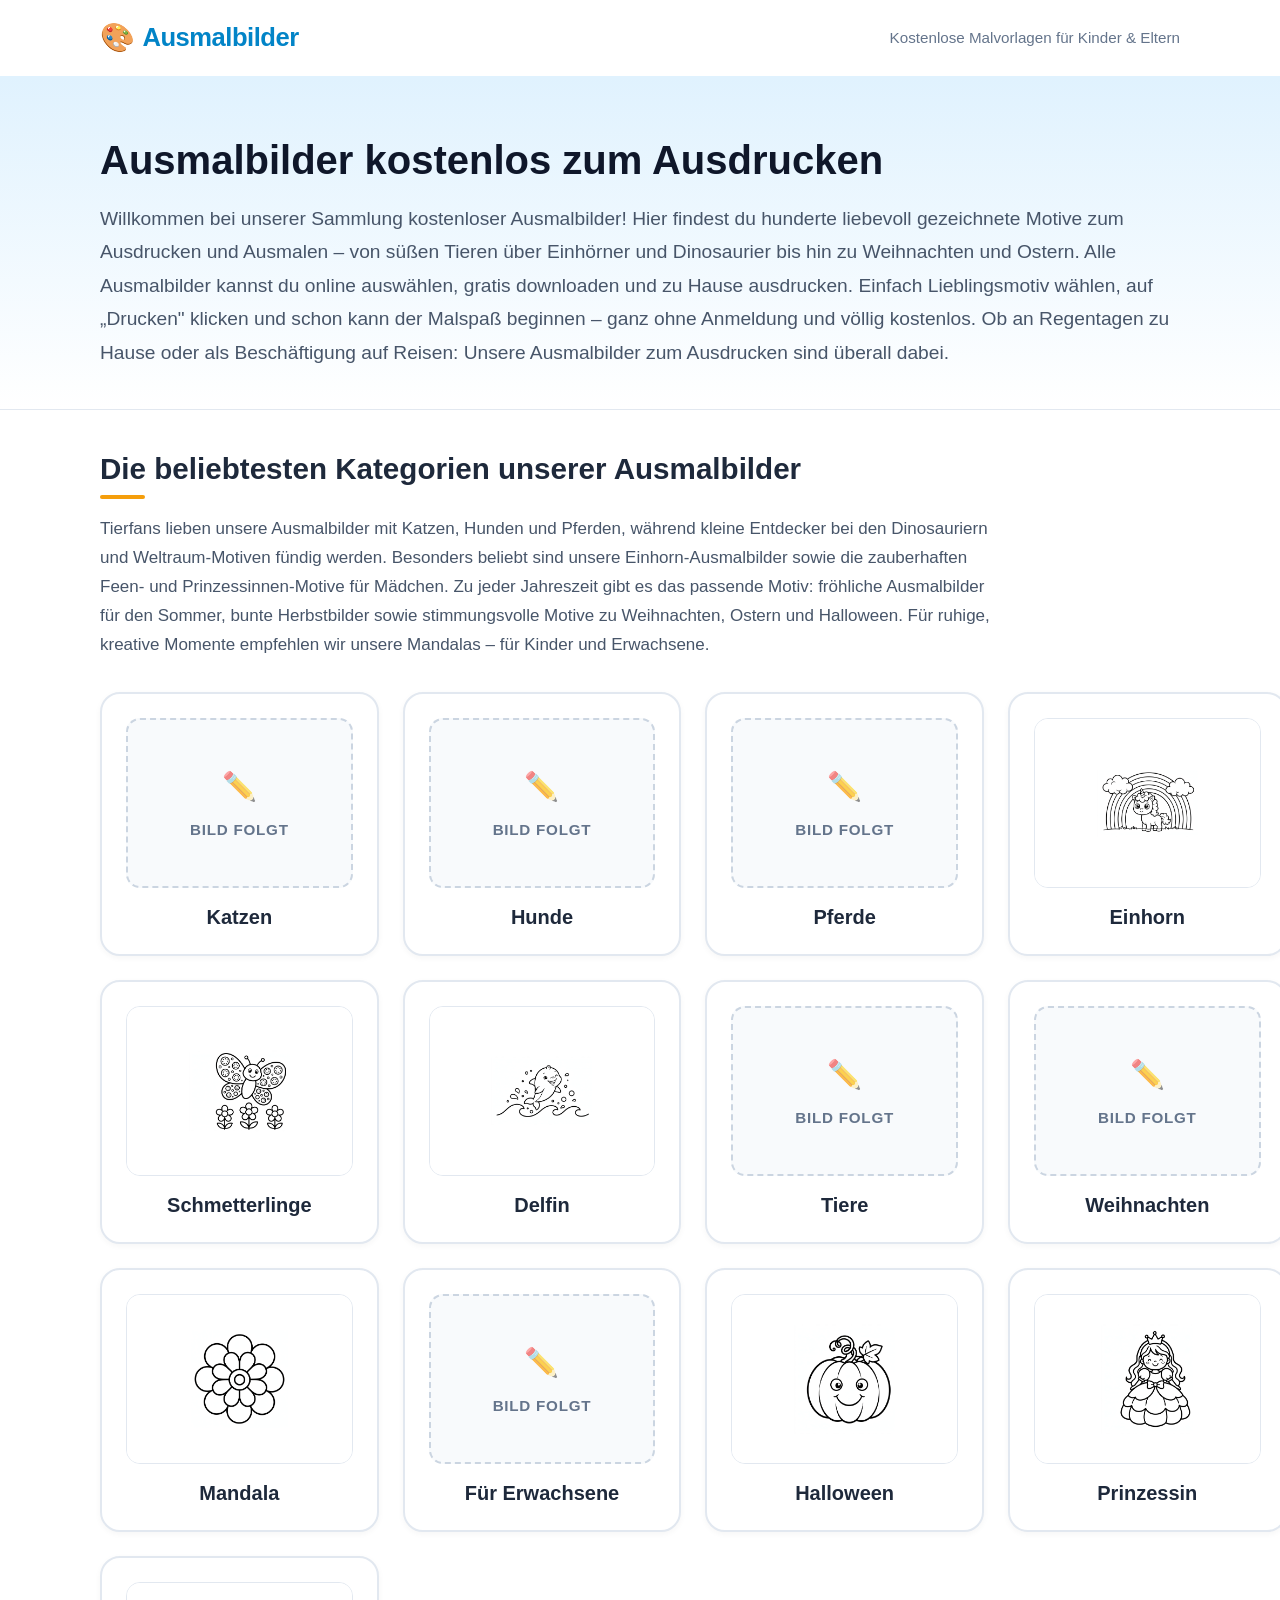
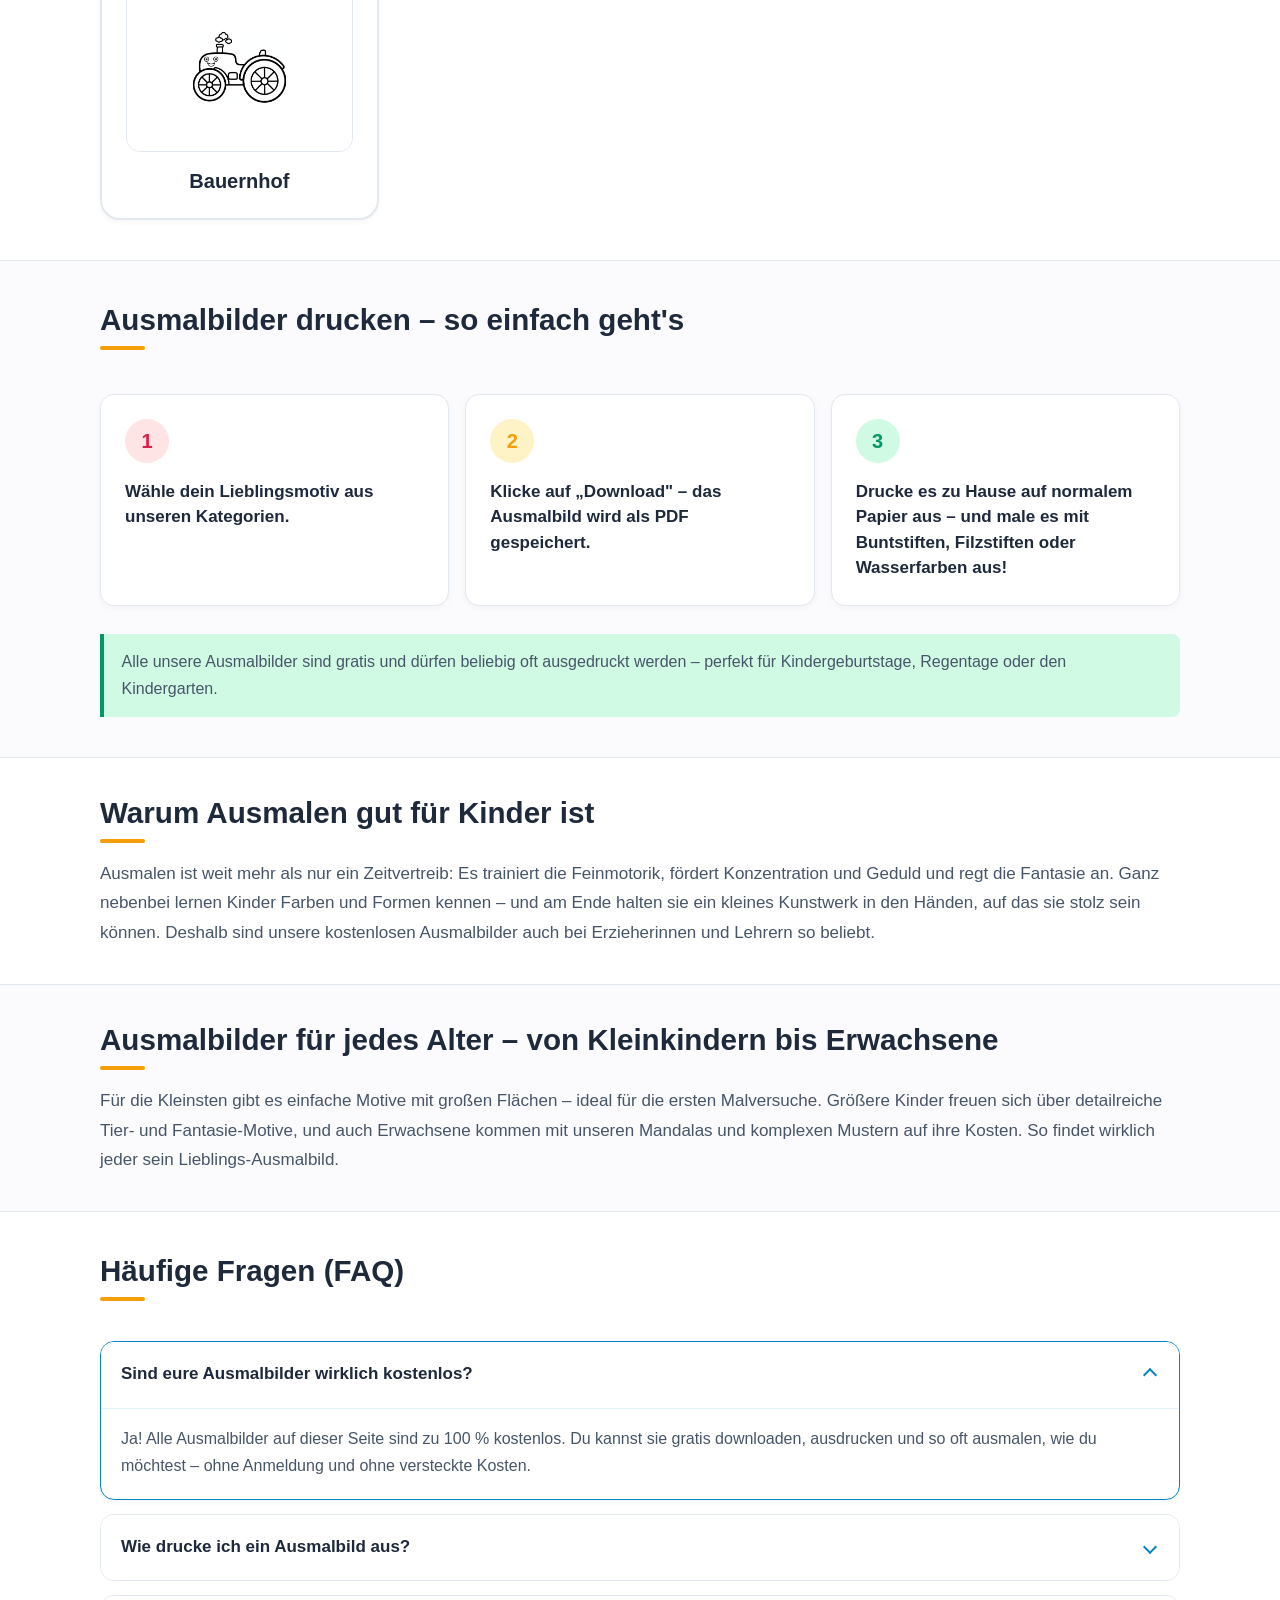
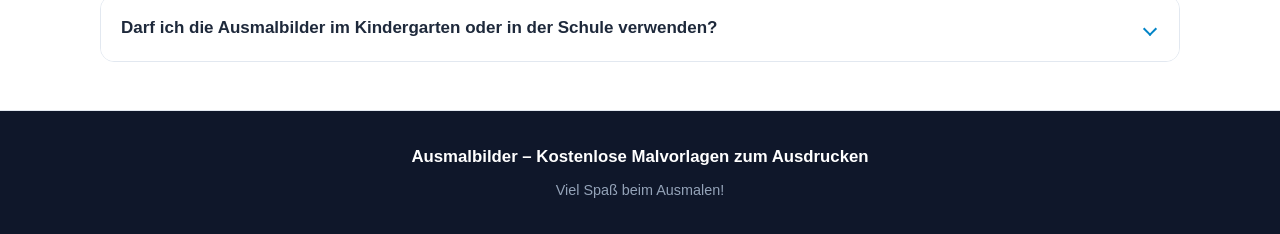
==== commit 31bc5d7a: "Add bauernhof.html and add Bauernhof card to index.html" ====
--- a/index.html
+++ b/index.html
@@ -157,6 +157,22 @@
             </div>
             <h3 class="category-title">Prinzessin</h3>
           </a>
+
+          <!-- Kategorie: Feuerwehr -->
+          <a href="feuerwehr.html" class="category-card">
+            <div class="category-img-container">
+              <img src="images/feuerwehr/feuerwehr-1.png" alt="Ausmalbilder Feuerwehr" class="category-img" loading="lazy">
+            </div>
+            <h3 class="category-title">Feuerwehr</h3>
+          </a>
+
+          <!-- Kategorie: Bauernhof -->
+          <a href="bauernhof.html" class="category-card">
+            <div class="category-img-container">
+              <img src="images/bauernhof/bauernhof-1.png" alt="Ausmalbilder Bauernhof" class="category-img" loading="lazy">
+            </div>
+            <h3 class="category-title">Bauernhof</h3>
+          </a>
         </div>
       </div>
     </section>
